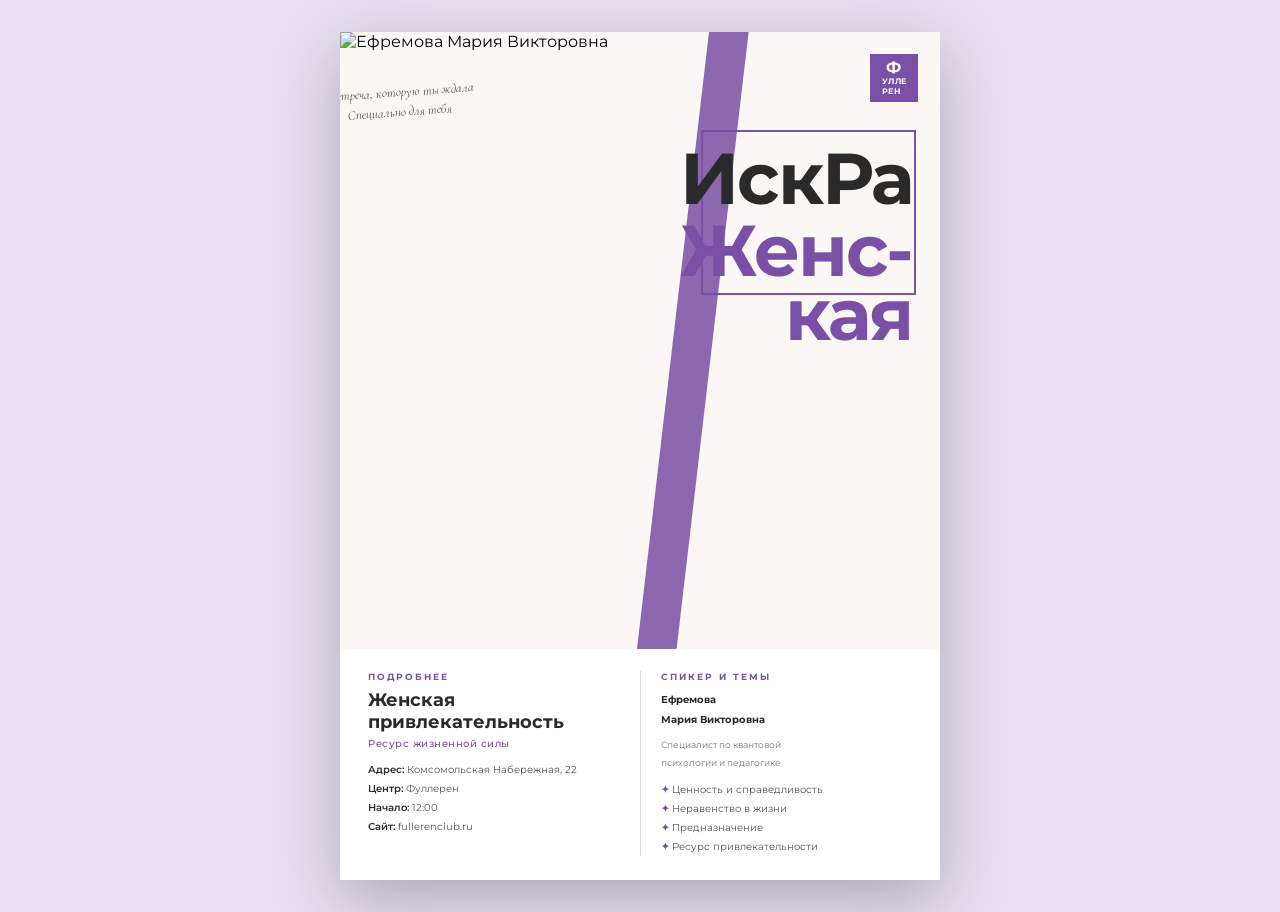
==== flyer.html @ dc631d79 "Добавить функцию запроса" ====
<!DOCTYPE html>
<html lang="ru">
<head>
  <meta charset="UTF-8"/>
  <meta name="viewport" content="width=device-width, initial-scale=1.0"/>
  <title>Флайер — Встреча ИскРа</title>
  <link href="https://fonts.googleapis.com/css2?family=Cormorant+Garamond:ital,wght@0,300;0,400;0,600;1,400;1,600&family=Montserrat:wght@300;400;500;600;700&display=swap" rel="stylesheet">
  <style>
    * { margin: 0; padding: 0; box-sizing: border-box; }

    body {
      background: #e8e0f0;
      display: flex;
      justify-content: center;
      align-items: center;
      min-height: 100vh;
      font-family: 'Montserrat', sans-serif;
      padding: 2rem;
    }

    .flyer {
      width: 600px;
      height: 848px;
      background: #faf7f4;
      position: relative;
      overflow: hidden;
      box-shadow: 0 20px 60px rgba(0,0,0,0.25);
    }

    /* Фото — на весь левый блок */
    .photo {
      position: absolute;
      top: 0; left: 0;
      width: 62%;
      height: 100%;
      object-fit: cover;
      object-position: top center;
    }

    /* Белый диагональный срез поверх фото */
    .slash {
      position: absolute;
      top: 0;
      right: 0;
      width: 55%;
      height: 100%;
      background: #faf7f4;
      clip-path: polygon(30% 0%, 100% 0%, 100% 100%, 0% 100%);
    }

    /* Фиолетовый акцент-треугольник */
    .accent {
      position: absolute;
      top: 0;
      right: 0;
      width: 55%;
      height: 100%;
      background: #7b4fa6;
      clip-path: polygon(30% 0%, 42% 0%, 12% 100%, 0% 100%);
      opacity: .85;
    }

    /* Логотип-значок вверху справа */
    .badge {
      position: absolute;
      top: 22px;
      right: 22px;
      width: 48px;
      height: 48px;
      background: #7b4fa6;
      display: flex;
      flex-direction: column;
      align-items: center;
      justify-content: center;
      color: #fff;
      font-size: 8px;
      font-weight: 700;
      letter-spacing: .5px;
      line-height: 1.3;
    }
    .badge span { font-size: 16px; font-weight: 700; line-height: 1; }

    /* Тег вверху слева (наискось) */
    .tag-top {
      position: absolute;
      top: 52px;
      left: -10px;
      font-family: 'Cormorant Garamond', serif;
      font-style: italic;
      font-size: 13px;
      color: #555;
      transform: rotate(-4deg);
      white-space: nowrap;
    }
    .tag-top2 {
      position: absolute;
      top: 72px;
      left: 8px;
      font-family: 'Cormorant Garamond', serif;
      font-style: italic;
      font-size: 13px;
      color: #555;
      transform: rotate(-4deg);
      white-space: nowrap;
    }

    /* Главный заголовок */
    .main-title {
      position: absolute;
      top: 110px;
      right: 28px;
      text-align: right;
      line-height: 1;
    }
    .main-title .line1 {
      font-family: 'Montserrat', sans-serif;
      font-size: 72px;
      font-weight: 700;
      color: #2a2a2a;
      letter-spacing: -2px;
      display: block;
    }
    .main-title .line2 {
      font-family: 'Montserrat', sans-serif;
      font-size: 72px;
      font-weight: 700;
      color: #2a2a2a;
      letter-spacing: -2px;
      display: block;
    }

    /* Рамка вокруг части заголовка */
    .title-box {
      position: absolute;
      top: 98px;
      right: 24px;
      width: 215px;
      height: 165px;
      border: 2.5px solid #7b4fa6;
    }

    /* Нижняя часть — информационный блок */
    .info-block {
      position: absolute;
      bottom: 0; left: 0; right: 0;
      background: #fff;
      padding: 22px 28px 24px 28px;
      display: flex;
      gap: 0;
    }

    .info-left {
      flex: 1;
      border-right: 1px solid #e0d6ea;
      padding-right: 20px;
    }

    .info-right {
      flex: 1;
      padding-left: 20px;
    }

    .info-label {
      font-size: 9px;
      font-weight: 700;
      letter-spacing: 2px;
      color: #7b4fa6;
      text-transform: uppercase;
      margin-bottom: 8px;
    }

    .info-event {
      font-size: 18px;
      font-weight: 700;
      color: #2a2a2a;
      line-height: 1.2;
      margin-bottom: 4px;
    }

    .info-sub {
      font-size: 10px;
      font-weight: 500;
      color: #7b4fa6;
      letter-spacing: .5px;
      margin-bottom: 10px;
    }

    .info-details {
      font-size: 10px;
      color: #555;
      line-height: 1.9;
    }
    .info-details strong {
      color: #2a2a2a;
      font-weight: 600;
    }

    .info-list {
      font-size: 9.5px;
      color: #555;
      line-height: 2;
    }
    .info-list span {
      color: #7b4fa6;
      font-weight: 700;
    }

    /* Горизонтальная линия-разделитель */
    .divider-h {
      position: absolute;
      bottom: 178px;
      left: 0; right: 0;
      height: 2px;
      background: linear-gradient(90deg, #7b4fa6 0%, transparent 100%);
    }

    /* Средний блок — дата и тема */
    .mid-block {
      position: absolute;
      bottom: 190px;
      right: 28px;
      text-align: right;
    }
    .mid-event {
      font-size: 11px;
      font-weight: 700;
      letter-spacing: 2.5px;
      text-transform: uppercase;
      color: #2a2a2a;
      margin-bottom: 3px;
    }
    .mid-event::after {
      content: ' —';
      color: #7b4fa6;
    }
    .mid-desc {
      font-size: 10px;
      color: #777;
      letter-spacing: 1px;
      text-transform: uppercase;
    }

    @media print {
      body { background: white; padding: 0; }
      .flyer { box-shadow: none; }
    }
  </style>
</head>
<body>

<div class="flyer">

  <!-- Фото спикера -->
  <img class="photo" src="https://cdn.poehali.dev/projects/a853d61a-73f8-407d-846b-967c4543637c/bucket/78eb229d-3599-4b29-baaf-f142f11ea610.jpg" alt="Ефремова Мария Викторовна" />

  <!-- Белый срез -->
  <div class="slash"></div>

  <!-- Фиолетовый акцент -->
  <div class="accent"></div>

  <!-- Значок Ф -->
  <div class="badge"><span>Ф</span>УЛЛЕ<br>РЕН</div>

  <!-- Теги сверху -->
  <div class="tag-top">Встреча, которую ты ждала</div>
  <div class="tag-top2">Специально для тебя</div>

  <!-- Рамка вокруг заголовка -->
  <div class="title-box"></div>

  <!-- Главный заголовок ИскРа -->
  <div class="main-title">
    <span class="line1">ИскРа</span>
    <span class="line2" style="color:#7b4fa6;">Женс-</span>
    <span class="line2" style="color:#7b4fa6; display:block; margin-top:-8px;">кая</span>
  </div>

  <!-- Горизонтальная линия -->
  <div class="divider-h"></div>

  <!-- Средний блок -->
  <div class="mid-block">
    <div class="mid-event">4 АПРЕЛЯ 2025</div>
    <div class="mid-desc">Женская встреча · 12:00</div>
  </div>

  <!-- Нижний информационный блок -->
  <div class="info-block">
    <div class="info-left">
      <div class="info-label">Подробнее</div>
      <div class="info-event">Женская<br>привлекательность</div>
      <div class="info-sub">Ресурс жизненной силы</div>
      <div class="info-details">
        <strong>Адрес:</strong> Комсомольская Набережная, 22<br>
        <strong>Центр:</strong> Фуллерен<br>
        <strong>Начало:</strong> 12:00<br>
        <strong>Сайт:</strong> fullerenclub.ru
      </div>
    </div>
    <div class="info-right">
      <div class="info-label">Спикер и темы</div>
      <div class="info-list">
        <div style="font-weight:700; color:#2a2a2a; font-size:10px; margin-bottom:6px;">Ефремова<br>Мария Викторовна</div>
        <div style="font-size:9px; color:#777; margin-bottom:8px;">Специалист по квантовой<br>психологии и педагогике</div>
        <div><span>✦</span> Ценность и справедливость</div>
        <div><span>✦</span> Неравенство в жизни</div>
        <div><span>✦</span> Предназначение</div>
        <div><span>✦</span> Ресурс привлекательности</div>
      </div>
    </div>
  </div>

</div>

</body>
</html>
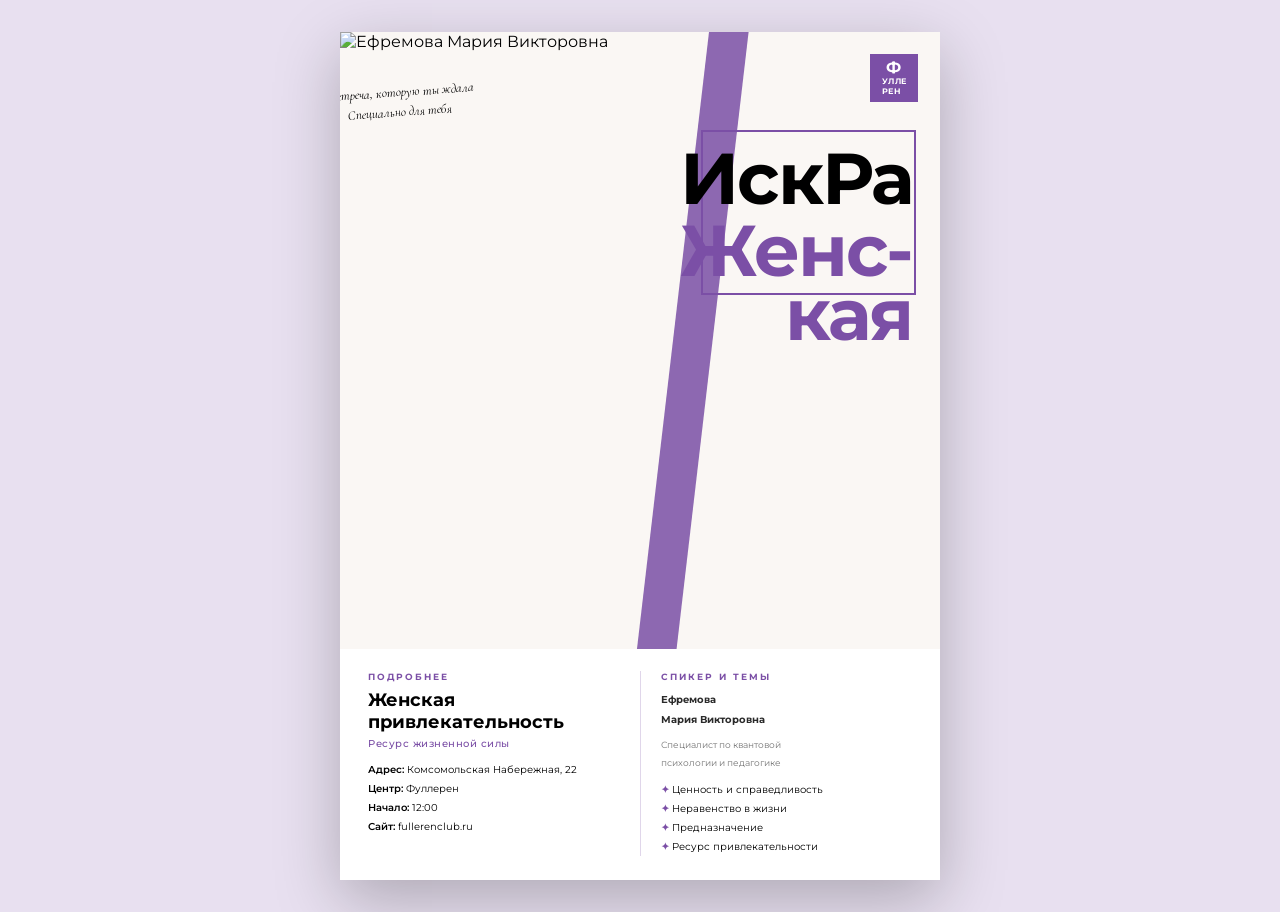
==== commit 1ea12329: "Замена QR-кода и стилизация текста" ====
--- a/flyer.html
+++ b/flyer.html
@@ -88,7 +88,7 @@
       font-family: 'Cormorant Garamond', serif;
       font-style: italic;
       font-size: 13px;
-      color: #555;
+      color: #000;
       transform: rotate(-4deg);
       white-space: nowrap;
     }
@@ -99,7 +99,7 @@
       font-family: 'Cormorant Garamond', serif;
       font-style: italic;
       font-size: 13px;
-      color: #555;
+      color: #000;
       transform: rotate(-4deg);
       white-space: nowrap;
     }
@@ -116,7 +116,7 @@
       font-family: 'Montserrat', sans-serif;
       font-size: 72px;
       font-weight: 700;
-      color: #2a2a2a;
+      color: #000;
       letter-spacing: -2px;
       display: block;
     }
@@ -124,7 +124,7 @@
       font-family: 'Montserrat', sans-serif;
       font-size: 72px;
       font-weight: 700;
-      color: #2a2a2a;
+      color: #000;
       letter-spacing: -2px;
       display: block;
     }
@@ -172,7 +172,7 @@
     .info-event {
       font-size: 18px;
       font-weight: 700;
-      color: #2a2a2a;
+      color: #000;
       line-height: 1.2;
       margin-bottom: 4px;
     }
@@ -187,17 +187,17 @@
 
     .info-details {
       font-size: 10px;
-      color: #555;
+      color: #000;
       line-height: 1.9;
     }
     .info-details strong {
-      color: #2a2a2a;
+      color: #000;
       font-weight: 600;
     }
 
     .info-list {
       font-size: 9.5px;
-      color: #555;
+      color: #000;
       line-height: 2;
     }
     .info-list span {
@@ -235,9 +235,19 @@
     }
     .mid-desc {
       font-size: 10px;
-      color: #777;
+      color: #000;
       letter-spacing: 1px;
       text-transform: uppercase;
+    }
+
+    /* QR-код */
+    .qr {
+      position: absolute;
+      bottom: 192px;
+      left: 28px;
+      width: 72px;
+      height: 72px;
+      object-fit: contain;
     }
 
     @media print {
@@ -314,4 +324,4 @@
 </div>
 
 </body>
-</html>
+</html>
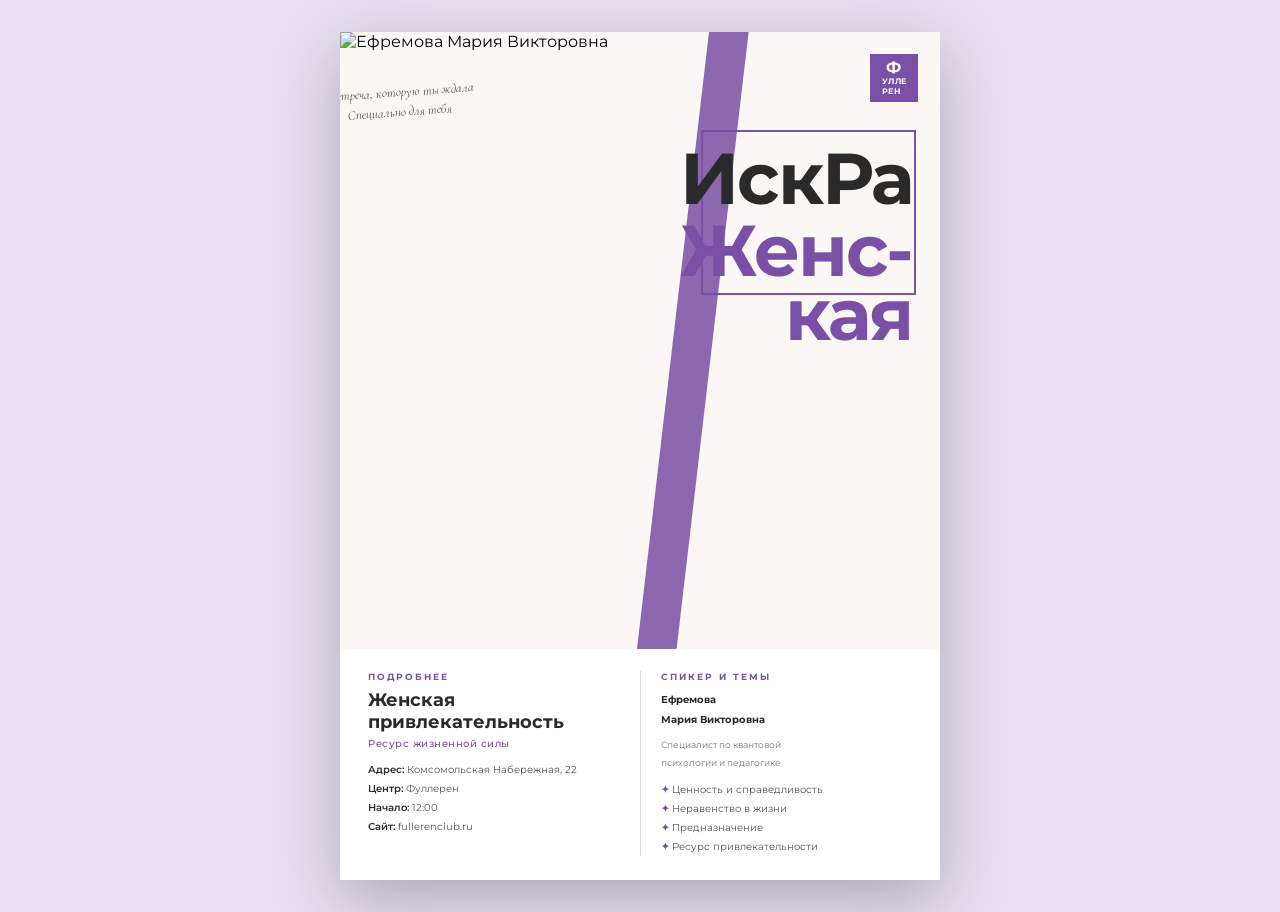
==== commit ecd471ff: "Добавить функцию запроса (восстановлено из dc631d7)" ====
--- a/flyer.html
+++ b/flyer.html
@@ -88,7 +88,7 @@
       font-family: 'Cormorant Garamond', serif;
       font-style: italic;
       font-size: 13px;
-      color: #000;
+      color: #555;
       transform: rotate(-4deg);
       white-space: nowrap;
     }
@@ -99,7 +99,7 @@
       font-family: 'Cormorant Garamond', serif;
       font-style: italic;
       font-size: 13px;
-      color: #000;
+      color: #555;
       transform: rotate(-4deg);
       white-space: nowrap;
     }
@@ -116,7 +116,7 @@
       font-family: 'Montserrat', sans-serif;
       font-size: 72px;
       font-weight: 700;
-      color: #000;
+      color: #2a2a2a;
       letter-spacing: -2px;
       display: block;
     }
@@ -124,7 +124,7 @@
       font-family: 'Montserrat', sans-serif;
       font-size: 72px;
       font-weight: 700;
-      color: #000;
+      color: #2a2a2a;
       letter-spacing: -2px;
       display: block;
     }
@@ -172,7 +172,7 @@
     .info-event {
       font-size: 18px;
       font-weight: 700;
-      color: #000;
+      color: #2a2a2a;
       line-height: 1.2;
       margin-bottom: 4px;
     }
@@ -187,17 +187,17 @@
 
     .info-details {
       font-size: 10px;
-      color: #000;
+      color: #555;
       line-height: 1.9;
     }
     .info-details strong {
-      color: #000;
+      color: #2a2a2a;
       font-weight: 600;
     }
 
     .info-list {
       font-size: 9.5px;
-      color: #000;
+      color: #555;
       line-height: 2;
     }
     .info-list span {
@@ -235,19 +235,9 @@
     }
     .mid-desc {
       font-size: 10px;
-      color: #000;
+      color: #777;
       letter-spacing: 1px;
       text-transform: uppercase;
-    }
-
-    /* QR-код */
-    .qr {
-      position: absolute;
-      bottom: 192px;
-      left: 28px;
-      width: 72px;
-      height: 72px;
-      object-fit: contain;
     }
 
     @media print {
@@ -324,4 +314,4 @@
 </div>
 
 </body>
-</html>+</html>
